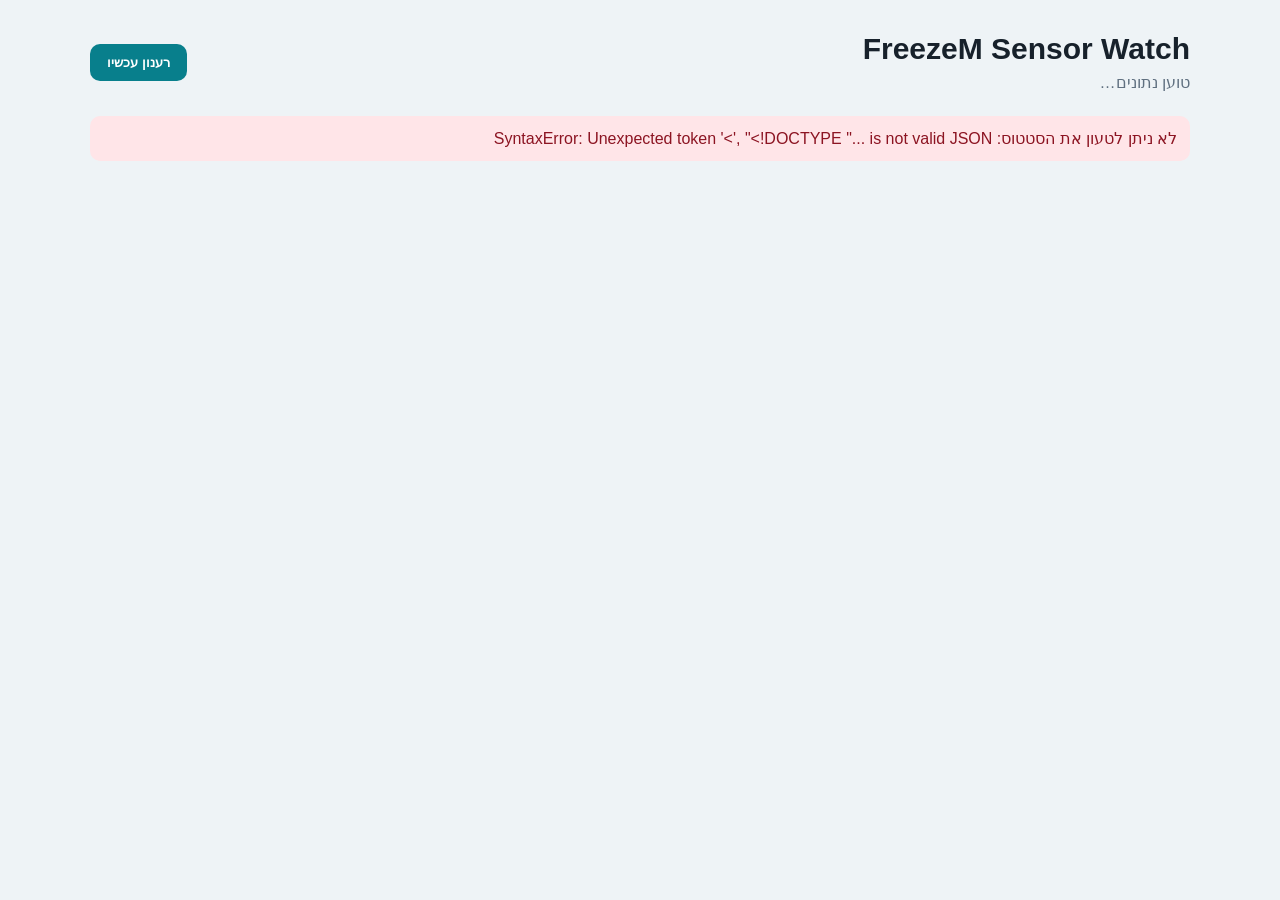
==== templates/index.html @ 0da6422e "Add templates/index.html" ====
<!doctype html>
<html lang="he" dir="rtl">
<head>
  <meta charset="utf-8"><meta name="viewport" content="width=device-width,initial-scale=1">
  <title>FreezeM Sensor Watch</title>
  <style>
    :root{font-family:Arial,sans-serif;color:#17212b;background:#eef3f6}body{margin:0}.wrap{max-width:1100px;margin:auto;padding:32px 20px}
    header{display:flex;justify-content:space-between;align-items:center;gap:20px;margin-bottom:24px}h1{margin:0;font-size:30px}.sub{color:#607080;margin-top:7px}
    button{border:0;border-radius:10px;background:#087f8c;color:#fff;padding:11px 17px;font-weight:700;cursor:pointer}.grid{display:grid;grid-template-columns:repeat(auto-fit,minmax(230px,1fr));gap:16px}
    .card{background:white;border-radius:16px;padding:20px;box-shadow:0 5px 20px #17212b12;border-top:6px solid #83929e}.card.ok{border-color:#18a66a}.card.stale,.card.missing{border-color:#dc3f4f}
    .head{display:flex;justify-content:space-between;align-items:center}.name{font-size:21px;font-weight:700}.pill{border-radius:999px;padding:5px 10px;font-size:13px;font-weight:700;background:#e8edf0}.ok .pill{background:#dff7ec;color:#087b4b}.stale .pill,.missing .pill{background:#ffe5e8;color:#ad1d2d}
    .age{font-size:36px;font-weight:800;margin:25px 0 5px}.muted{color:#71808e;font-size:13px}.file{margin-top:16px;word-break:break-all;font-size:12px;color:#52616e}.error{display:none;background:#ffe5e8;color:#8c1422;padding:13px;border-radius:10px;margin-bottom:18px}
    @media(max-width:600px){header{align-items:flex-start;flex-direction:column}.wrap{padding:22px 14px}}
  </style>
</head>
<body><main class="wrap">
  <header><div><h1>FreezeM Sensor Watch</h1><div class="sub" id="checked">טוען נתונים…</div></div><button onclick="loadStatus()">רענון עכשיו</button></header>
  <div id="error" class="error"></div><section id="grid" class="grid"></section>
</main><script>
const labels={ok:'תקין',stale:'אין קובץ חדש',missing:'לא נמצאו קבצים'};
function esc(v){return String(v??'').replace(/[&<>"']/g,c=>({'&':'&amp;','<':'&lt;','>':'&gt;','"':'&quot;',"'":'&#39;'}[c]))}
async function loadStatus(){const error=document.querySelector('#error');try{const r=await fetch('/api/status',{cache:'no-store'});const d=await r.json();error.style.display=d.error?'block':'none';error.textContent=d.error||'';document.querySelector('#checked').textContent='בדיקה אחרונה: '+new Date(d.checked_at).toLocaleString('he-IL')+' · סף התראה: '+d.threshold_hours+' שעות';document.querySelector('#grid').innerHTML=d.systems.map(s=>`<article class="card ${esc(s.status)}"><div class="head"><span class="name">${esc(s.name)}</span><span class="pill">${labels[s.status]||s.status}</span></div><div class="age">${s.age_hours===null?'—':esc(s.age_hours)+' ש׳'}</div><div class="muted">מאז הקובץ האחרון</div><div class="file">${esc(s.last_file||'לא נמצא קובץ')}</div></article>`).join('')}catch(e){error.style.display='block';error.textContent='לא ניתן לטעון את הסטטוס: '+e}}
loadStatus();setInterval(loadStatus,60000);
</script></body></html>
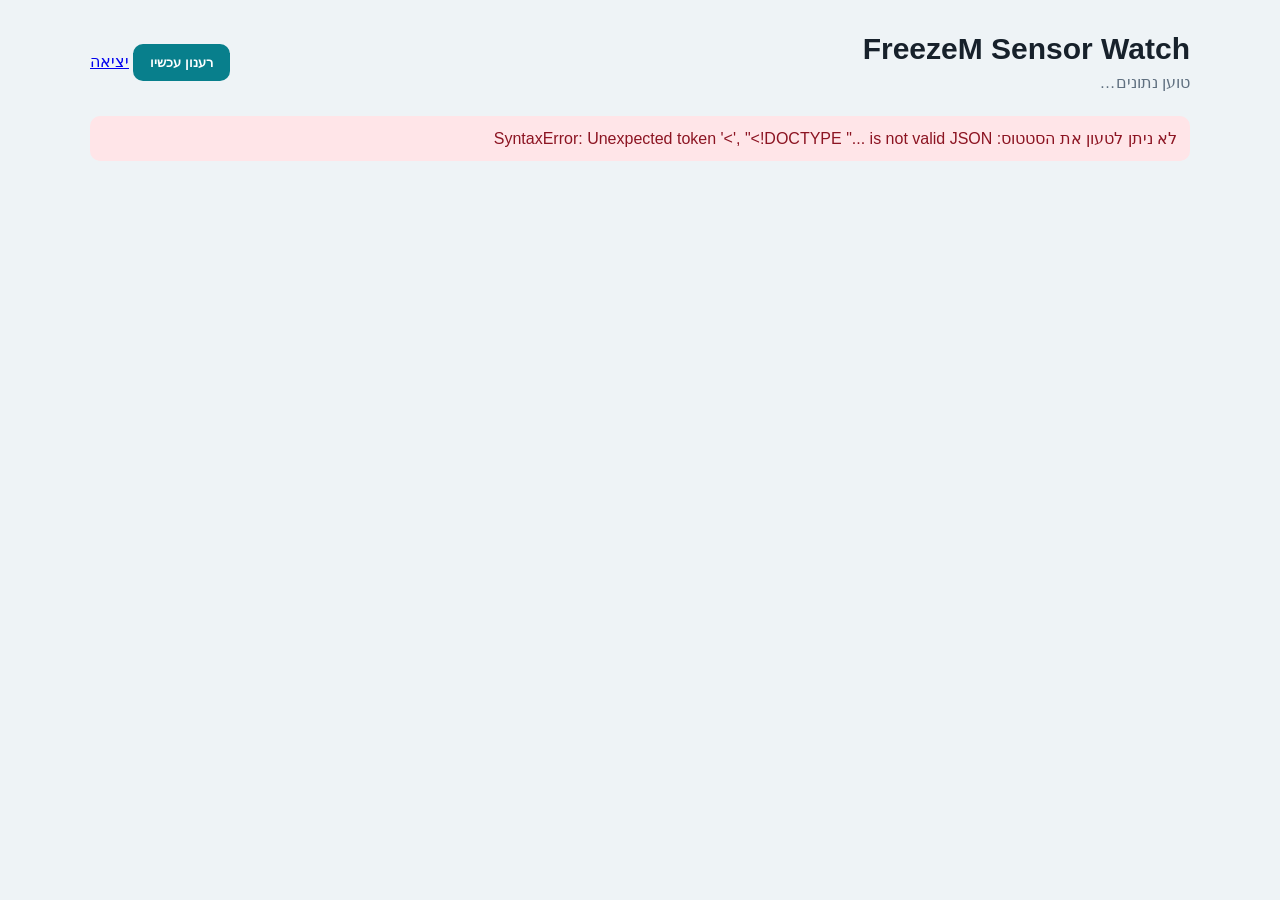
==== commit 60ced2b4: "Add a regular dashboard login page" ====
--- a/templates/index.html
+++ b/templates/index.html
@@ -14,7 +14,7 @@
   </style>
 </head>
 <body><main class="wrap">
-  <header><div><h1>FreezeM Sensor Watch</h1><div class="sub" id="checked">טוען נתונים…</div></div><button onclick="loadStatus()">רענון עכשיו</button></header>
+  <header><div><h1>FreezeM Sensor Watch</h1><div class="sub" id="checked">טוען נתונים…</div></div><div><button onclick="loadStatus()">רענון עכשיו</button> <a href="/logout">יציאה</a></div></header>
   <div id="error" class="error"></div><section id="grid" class="grid"></section>
 </main><script>
 const labels={ok:'תקין',stale:'אין קובץ חדש',missing:'לא נמצאו קבצים'};
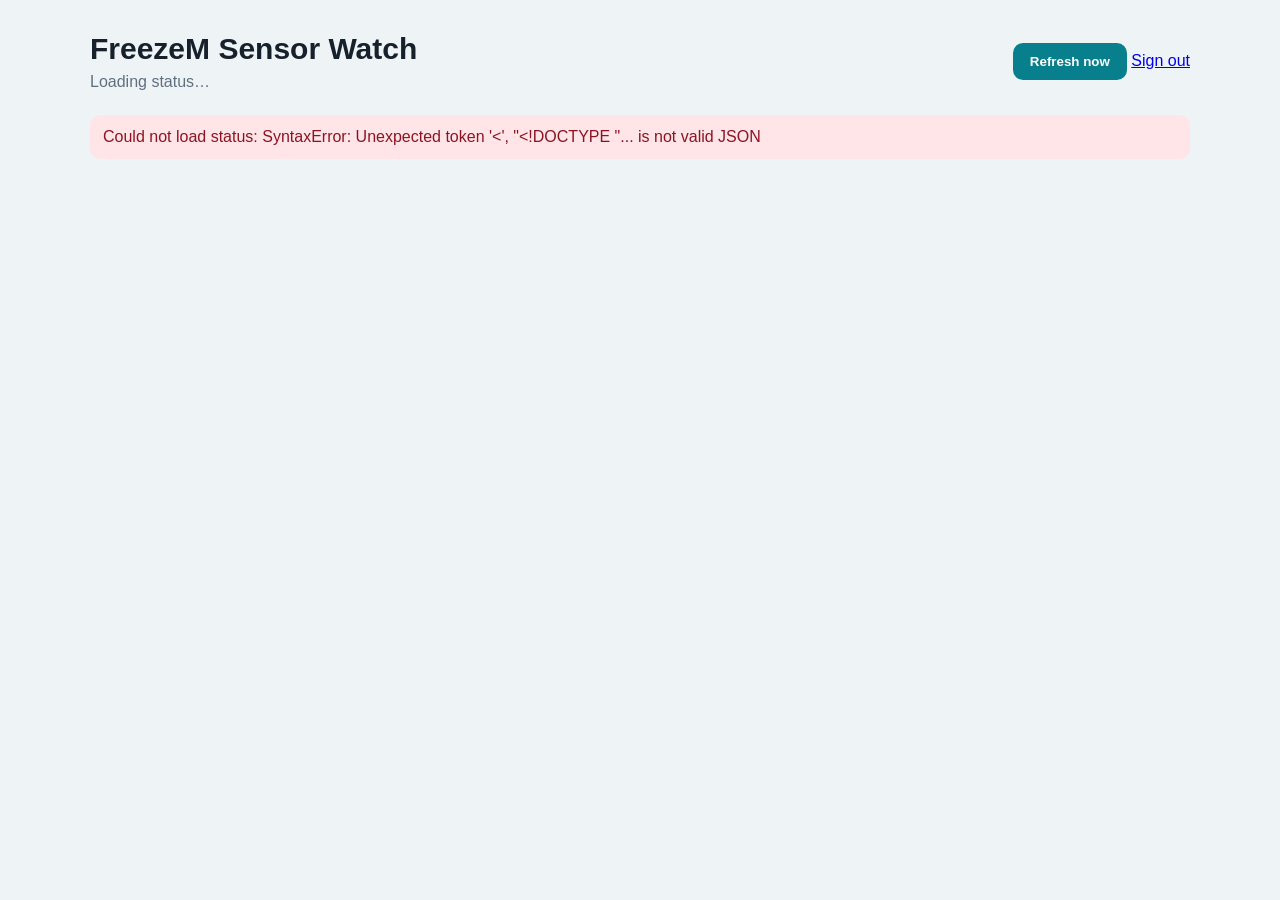
==== commit f1d9fe99: "Switch monitoring dashboard to English" ====
--- a/templates/index.html
+++ b/templates/index.html
@@ -1,5 +1,5 @@
 <!doctype html>
-<html lang="he" dir="rtl">
+<html lang="en" dir="ltr">
 <head>
   <meta charset="utf-8"><meta name="viewport" content="width=device-width,initial-scale=1">
   <title>FreezeM Sensor Watch</title>
@@ -14,11 +14,11 @@
   </style>
 </head>
 <body><main class="wrap">
-  <header><div><h1>FreezeM Sensor Watch</h1><div class="sub" id="checked">טוען נתונים…</div></div><div><button onclick="loadStatus()">רענון עכשיו</button> <a href="/logout">יציאה</a></div></header>
+  <header><div><h1>FreezeM Sensor Watch</h1><div class="sub" id="checked">Loading status…</div></div><div><button onclick="loadStatus()">Refresh now</button> <a href="/logout">Sign out</a></div></header>
   <div id="error" class="error"></div><section id="grid" class="grid"></section>
 </main><script>
-const labels={ok:'תקין',stale:'אין קובץ חדש',missing:'לא נמצאו קבצים'};
+const labels={ok:'Online',stale:'No recent file',missing:'No files found'};
 function esc(v){return String(v??'').replace(/[&<>"']/g,c=>({'&':'&amp;','<':'&lt;','>':'&gt;','"':'&quot;',"'":'&#39;'}[c]))}
-async function loadStatus(){const error=document.querySelector('#error');try{const r=await fetch('/api/status',{cache:'no-store'});const d=await r.json();error.style.display=d.error?'block':'none';error.textContent=d.error||'';document.querySelector('#checked').textContent='בדיקה אחרונה: '+new Date(d.checked_at).toLocaleString('he-IL')+' · סף התראה: '+d.threshold_hours+' שעות';document.querySelector('#grid').innerHTML=d.systems.map(s=>`<article class="card ${esc(s.status)}"><div class="head"><span class="name">${esc(s.name)}</span><span class="pill">${labels[s.status]||s.status}</span></div><div class="age">${s.age_hours===null?'—':esc(s.age_hours)+' ש׳'}</div><div class="muted">מאז הקובץ האחרון</div><div class="file">${esc(s.last_file||'לא נמצא קובץ')}</div></article>`).join('')}catch(e){error.style.display='block';error.textContent='לא ניתן לטעון את הסטטוס: '+e}}
+async function loadStatus(){const error=document.querySelector('#error');try{const r=await fetch('/api/status',{cache:'no-store'});const d=await r.json();error.style.display=d.error?'block':'none';error.textContent=d.error||'';document.querySelector('#checked').textContent='Last checked: '+new Date(d.checked_at).toLocaleString('en-GB')+' · Alert threshold: '+d.threshold_hours+' hours';document.querySelector('#grid').innerHTML=d.systems.map(s=>`<article class="card ${esc(s.status)}"><div class="head"><span class="name">${esc(s.name)}</span><span class="pill">${labels[s.status]||s.status}</span></div><div class="age">${s.age_hours===null?'—':esc(s.age_hours)+' h'}</div><div class="muted">Since the latest file</div><div class="file">${esc(s.last_file||'No file found')}</div></article>`).join('')}catch(e){error.style.display='block';error.textContent='Could not load status: '+e}}
 loadStatus();setInterval(loadStatus,60000);
 </script></body></html>
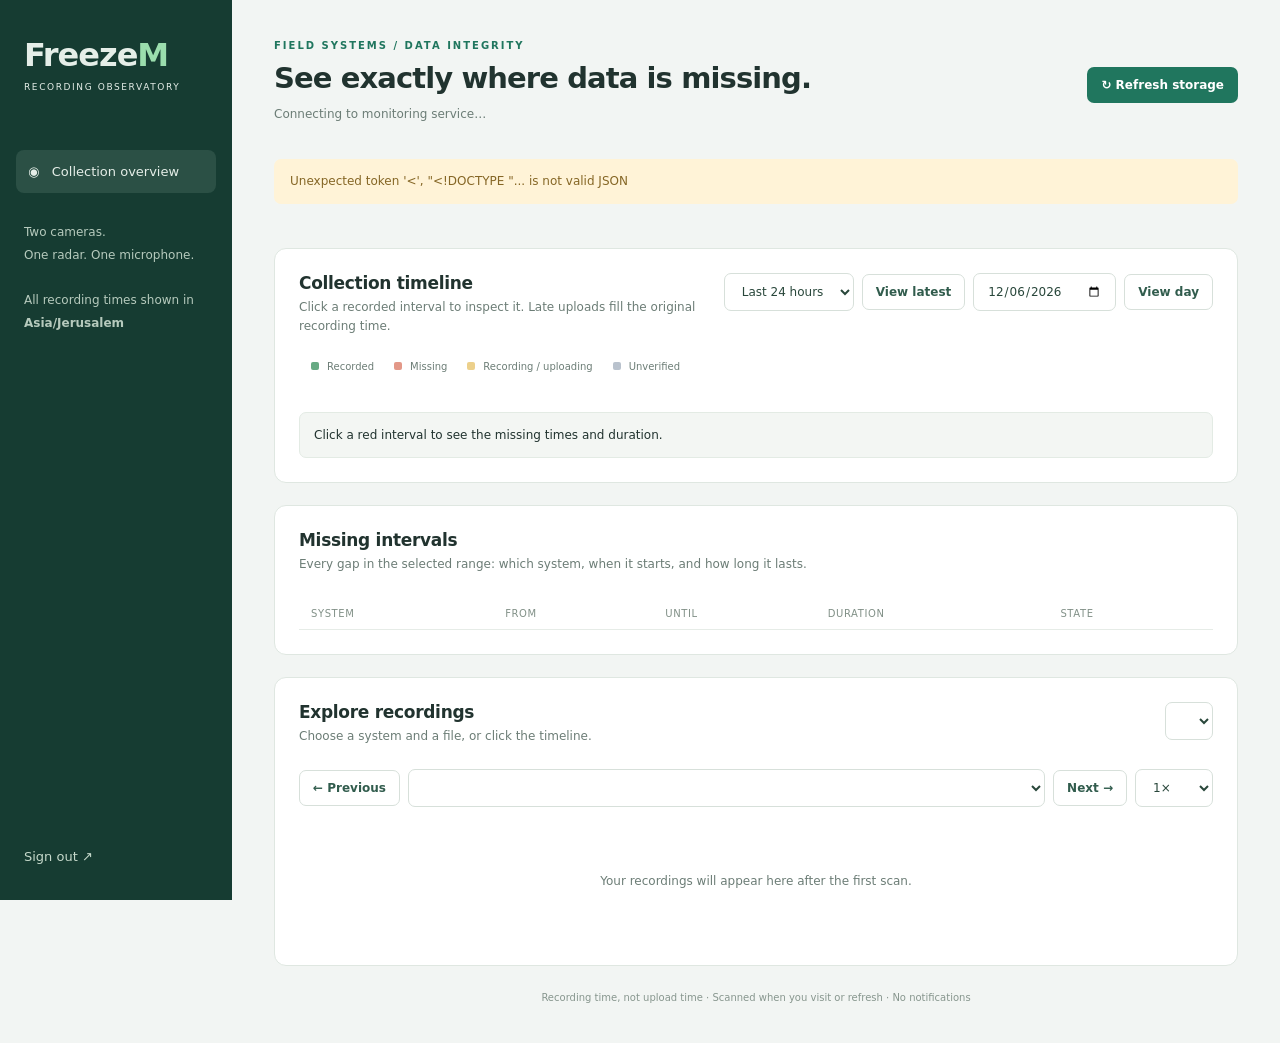
==== commit ccbb89d2: "Show recording gaps on demand with timelines and media; remove notifications and retain Free Render " ====
--- a/templates/index.html
+++ b/templates/index.html
@@ -1,24 +1,10 @@
 <!doctype html>
-<html lang="en" dir="ltr">
-<head>
-  <meta charset="utf-8"><meta name="viewport" content="width=device-width,initial-scale=1">
-  <title>FreezeM Sensor Watch</title>
-  <style>
-    :root{font-family:Arial,sans-serif;color:#17212b;background:#eef3f6}body{margin:0}.wrap{max-width:1100px;margin:auto;padding:32px 20px}
-    header{display:flex;justify-content:space-between;align-items:center;gap:20px;margin-bottom:24px}h1{margin:0;font-size:30px}.sub{color:#607080;margin-top:7px}
-    button{border:0;border-radius:10px;background:#087f8c;color:#fff;padding:11px 17px;font-weight:700;cursor:pointer}.grid{display:grid;grid-template-columns:repeat(auto-fit,minmax(230px,1fr));gap:16px}
-    .card{background:white;border-radius:16px;padding:20px;box-shadow:0 5px 20px #17212b12;border-top:6px solid #83929e}.card.ok{border-color:#18a66a}.card.stale,.card.missing{border-color:#dc3f4f}
-    .head{display:flex;justify-content:space-between;align-items:center}.name{font-size:21px;font-weight:700}.pill{border-radius:999px;padding:5px 10px;font-size:13px;font-weight:700;background:#e8edf0}.ok .pill{background:#dff7ec;color:#087b4b}.stale .pill,.missing .pill{background:#ffe5e8;color:#ad1d2d}
-    .age{font-size:36px;font-weight:800;margin:25px 0 5px}.muted{color:#71808e;font-size:13px}.file{margin-top:16px;word-break:break-all;font-size:12px;color:#52616e}.error{display:none;background:#ffe5e8;color:#8c1422;padding:13px;border-radius:10px;margin-bottom:18px}
-    @media(max-width:600px){header{align-items:flex-start;flex-direction:column}.wrap{padding:22px 14px}}
-  </style>
-</head>
-<body><main class="wrap">
-  <header><div><h1>FreezeM Sensor Watch</h1><div class="sub" id="checked">Loading status…</div></div><div><button onclick="loadStatus()">Refresh now</button> <a href="/logout">Sign out</a></div></header>
-  <div id="error" class="error"></div><section id="grid" class="grid"></section>
-</main><script>
-const labels={ok:'Online',stale:'No recent file',missing:'No files found'};
-function esc(v){return String(v??'').replace(/[&<>"']/g,c=>({'&':'&amp;','<':'&lt;','>':'&gt;','"':'&quot;',"'":'&#39;'}[c]))}
-async function loadStatus(){const error=document.querySelector('#error');try{const r=await fetch('/api/status',{cache:'no-store'});const d=await r.json();error.style.display=d.error?'block':'none';error.textContent=d.error||'';document.querySelector('#checked').textContent='Last checked: '+new Date(d.checked_at).toLocaleString('en-GB')+' · Alert threshold: '+d.threshold_hours+' hours';document.querySelector('#grid').innerHTML=d.systems.map(s=>`<article class="card ${esc(s.status)}"><div class="head"><span class="name">${esc(s.name)}</span><span class="pill">${labels[s.status]||s.status}</span></div><div class="age">${s.age_hours===null?'—':esc(s.age_hours)+' h'}</div><div class="muted">Since the latest file</div><div class="file">${esc(s.last_file||'No file found')}</div></article>`).join('')}catch(e){error.style.display='block';error.textContent='Could not load status: '+e}}
-loadStatus();setInterval(loadStatus,60000);
-</script></body></html>
+<html lang="en"><head><meta charset="utf-8"><meta name="viewport" content="width=device-width,initial-scale=1"><title>FreezeM · Recording Observatory</title><link rel="stylesheet" href="/static/dashboard.css"></head>
+<body><aside><div class="brand">Freeze<span>M</span><small>RECORDING OBSERVATORY</small></div><div class="nav active">◉ &nbsp; Collection overview</div><div class="aside-note">Two cameras.<br>One radar. One microphone.<br><br>All recording times shown in<br><strong>Asia/Jerusalem</strong></div><a href="/logout">Sign out ↗</a></aside>
+<main><header><div><div class="eyebrow">FIELD SYSTEMS / DATA INTEGRITY</div><h1>See exactly where data is missing.</h1><p id="checked">Connecting to monitoring service…</p></div><button id="refresh">↻ Refresh storage</button></header>
+<div id="notice" role="status"></div><section id="cards" class="cards"></section>
+<section class="panel"><div class="section-head"><div><h2>Collection timeline</h2><p>Click a recorded interval to inspect it. Late uploads fill the original recording time.</p></div><div class="controls"><select id="range" aria-label="Time range"><option value="3">Last 3 hours</option><option value="24" selected>Last 24 hours</option><option value="72">Last 3 days</option></select><button id="live" class="secondary">View latest</button><input aria-label="History date" id="date" type="date"><button class="secondary" id="history">View day</button></div></div><div class="legend"><i class="recorded"></i> Recorded <i class="missing"></i> Missing <i class="pending"></i> Recording / uploading <i class="unknown"></i> Unverified</div><div id="timeline"></div><div class="axis" id="axis"></div><div id="interval-detail" class="interval-detail">Click a red interval to see the missing times and duration.</div></section>
+<section class="panel"><div class="section-head"><div><h2>Missing intervals</h2><p>Every gap in the selected range: which system, when it starts, and how long it lasts.</p></div></div><div class="table-wrap"><table><thead><tr><th>System</th><th>From</th><th>Until</th><th>Duration</th><th>State</th></tr></thead><tbody id="gaps"></tbody></table></div></section>
+<section class="panel"><div class="section-head"><div><h2>Explore recordings</h2><p id="selection-note">Choose a system and a file, or click the timeline.</p></div><select id="sensor" aria-label="System"></select></div><div class="file-controls"><button class="secondary" id="prev">← Previous</button><select id="file" aria-label="Recording file"></select><button class="secondary" id="next">Next →</button><select id="speed" aria-label="Playback speed"><option value="0.5">0.5×</option><option value="1" selected>1×</option><option value="2">2×</option><option value="4">4×</option></select></div><div id="viewer"><p class="empty">Your recordings will appear here after the first scan.</p></div></section>
+
+<footer>Recording time, not upload time · Scanned when you visit or refresh · No notifications</footer></main><script src="/static/dashboard.js"></script></body></html>
--- a/static/dashboard.css
+++ b/static/dashboard.css
@@ -0,0 +1,2 @@
+:root{font-family:Inter,ui-sans-serif,system-ui,-apple-system,Arial,sans-serif;color:#21332f;background:#f2f5f3;--green:#20765e;--muted:#6c7d76}*{box-sizing:border-box}body{margin:0}aside{position:fixed;inset:0 auto 0 0;width:232px;background:#163c32;color:#e5eee8;padding:36px 24px;display:flex;flex-direction:column}.brand{font-size:32px;font-weight:750;letter-spacing:-1px}.brand span{color:#9addad}.brand small{display:block;font-size:9px;letter-spacing:1.6px;margin-top:8px;font-weight:500}.nav{margin:58px -8px 0;padding:14px 12px;background:#2b5045;border-radius:8px;font-size:13px}.aside-note{font-size:12px;color:#b6cabd;line-height:1.9;margin-top:28px}aside a{margin-top:auto;color:#c6d9cb;text-decoration:none;font-size:13px}main{margin-left:232px;padding:40px 42px;max-width:1800px}header{display:flex;justify-content:space-between;align-items:center;gap:20px;margin-bottom:30px}.eyebrow{font-size:10px;letter-spacing:2px;font-weight:700;color:var(--green)}h1{font-size:29px;letter-spacing:-.9px;font-weight:650;margin:10px 0}p{color:var(--muted);font-size:12px;line-height:1.6;margin:5px 0}button,select,input{font:inherit;font-size:12px;border-radius:7px;border:1px solid #d7e0da;background:white;padding:10px 13px;color:#29473b}button{cursor:pointer;background:var(--green);color:#fff;font-weight:600;border-color:transparent;white-space:nowrap}button.secondary{background:#fff;color:#315c4d;border:1px solid #d7e0da}button:disabled{opacity:.45;cursor:default}.cards{display:grid;grid-template-columns:repeat(4,minmax(0,1fr));gap:16px;margin:20px 0 24px}.card{background:#fff;border:1px solid #dfe7e1;border-radius:11px;padding:20px}.card-top{display:flex;justify-content:space-between;gap:8px;align-items:center;font-size:13px;font-weight:650}.tag{font-size:9px;letter-spacing:.6px;text-transform:uppercase;padding:5px 7px;border-radius:5px;background:#e7f2ea;color:#277451}.tag.missing{background:#fbe8e4;color:#ae4d3c}.tag.unknown{background:#edf0f2;color:#69727d}.metric{font-size:30px;letter-spacing:-1px;font-weight:600;margin:24px 0 4px}.metric small{font-size:12px;color:var(--muted);letter-spacing:0;font-weight:400}.fine{font-size:11px;color:var(--muted);margin-top:10px}.panel{background:white;border:1px solid #dfe7e1;border-radius:12px;padding:24px;margin-bottom:22px}.section-head{display:flex;justify-content:space-between;align-items:flex-start;gap:20px;margin-bottom:18px}h2{font-size:17px;font-weight:650;letter-spacing:-.3px;margin:0 0 5px}.controls,.file-controls{display:flex;gap:8px;align-items:center}.legend{font-size:10px;color:var(--muted);display:flex;gap:8px;align-items:center;margin:20px 0}.legend i{width:8px;height:8px;border-radius:2px;margin-left:12px}.recorded{background:#67aa83}.missing{background:#e39888}.pending{background:#ecd08b}.unknown{background:#b9c2cd}.timeline-row{display:flex;align-items:center;margin:16px 0;gap:16px}.timeline-name{width:135px;flex-shrink:0;font-size:12px}.track{height:31px;border-radius:5px;background:#f1f3f2;position:relative;flex:1;overflow:hidden}.segment{position:absolute;height:100%;min-width:1px;cursor:pointer;border:none;border-radius:0;padding:0;opacity:.9}.segment:hover{opacity:1;outline:2px solid #234d3c;outline-offset:-2px}.axis{display:flex;justify-content:space-between;margin-left:151px;font-size:10px;color:#7d8b84;margin-top:12px}.file-controls{margin-bottom:20px}.file-controls #file{flex:1;min-width:0}.media{width:100%;max-height:480px;background:#14231f;border-radius:8px}audio.media{background:#eef3ef;height:52px}.chart-box{position:relative;margin:15px 0 8px}canvas{display:block;width:100%;height:200px;border-radius:8px;background:#f8faf8}.chart-caption{font-size:11px;color:var(--muted);display:flex;justify-content:space-between;margin-top:8px}.empty{text-align:center;padding:45px 12px}.notice{padding:12px 16px;border-radius:7px;background:#fff3d7;color:#856625;font-size:12px;margin:10px 0;line-height:1.7}.error{background:#fbe8e4;color:#9e4637}.table-wrap{overflow:auto}table{width:100%;border-collapse:collapse;font-size:12px;text-align:left}th{font-size:10px;text-transform:uppercase;letter-spacing:.6px;font-weight:500;color:#819087;padding:10px 12px;border-bottom:1px solid #e6ece7}td{padding:13px 12px;border-bottom:1px solid #eef1ef}footer{font-size:10px;color:#87968e;text-align:center;margin-top:26px}@media(min-width:1600px){main{padding:48px 64px}}@media(max-width:1150px){aside{width:190px;padding:30px 18px}main{margin-left:190px;padding:28px 24px}.cards{grid-template-columns:repeat(2,1fr)}.section-head{flex-wrap:wrap}}@media(max-width:700px){aside{position:static;width:auto;padding:16px 20px;display:block}.brand{font-size:24px}.brand small,.nav,.aside-note,aside a{display:none}main{margin:0;padding:20px 12px}header{align-items:flex-start;flex-wrap:wrap}h1{font-size:23px}.cards{gap:8px}.card{padding:14px}.card-top{flex-wrap:wrap}.panel{padding:16px}.timeline-name{width:85px;font-size:10px}.axis{margin-left:101px}.legend{gap:4px;flex-wrap:wrap}.legend i{margin-left:5px}.controls{flex-wrap:wrap}.file-controls{flex-wrap:wrap}.file-controls #file{order:-1;flex-basis:100%}}
+.segment.missing{background:#df604f}.segment.pending{background:repeating-linear-gradient(135deg,#eed28c,#eed28c 5px,#f6e7ba 5px,#f6e7ba 10px)}.interval-detail{font-size:12px;background:#f3f6f3;border:1px solid #e3ebe4;border-radius:7px;padding:12px 14px;margin-top:20px;line-height:1.7}.interval-detail.missing{background:#fff1ee;border-color:#edc4bc;color:#9f3e32}.interval-detail.unknown{background:#eef0f4;color:#616b7b}.metric-note{margin-top:5px;font-size:11px;color:#61776b}.summary-bar{height:4px;background:#ecf0ed;border-radius:10px;margin-top:12px;overflow:hidden}.summary-bar div{background:#479971;height:100%}.table-action{background:transparent;border:0;padding:0;color:#a84435;text-decoration:underline}.scanning{color:#9b7332}.tag.pending{background:#fff2d0;color:#8e6b20}.segment:focus-visible{outline:3px solid #173e31;outline-offset:-3px}#cards .error-card{border-color:#d0d7df}.skeleton{height:105px;background:linear-gradient(90deg,#f0f4f0,#e7ede8,#f0f4f0);border-radius:8px}.empty-table{padding:28px;color:#708578}#view-range{font-size:11px;color:#62786b}
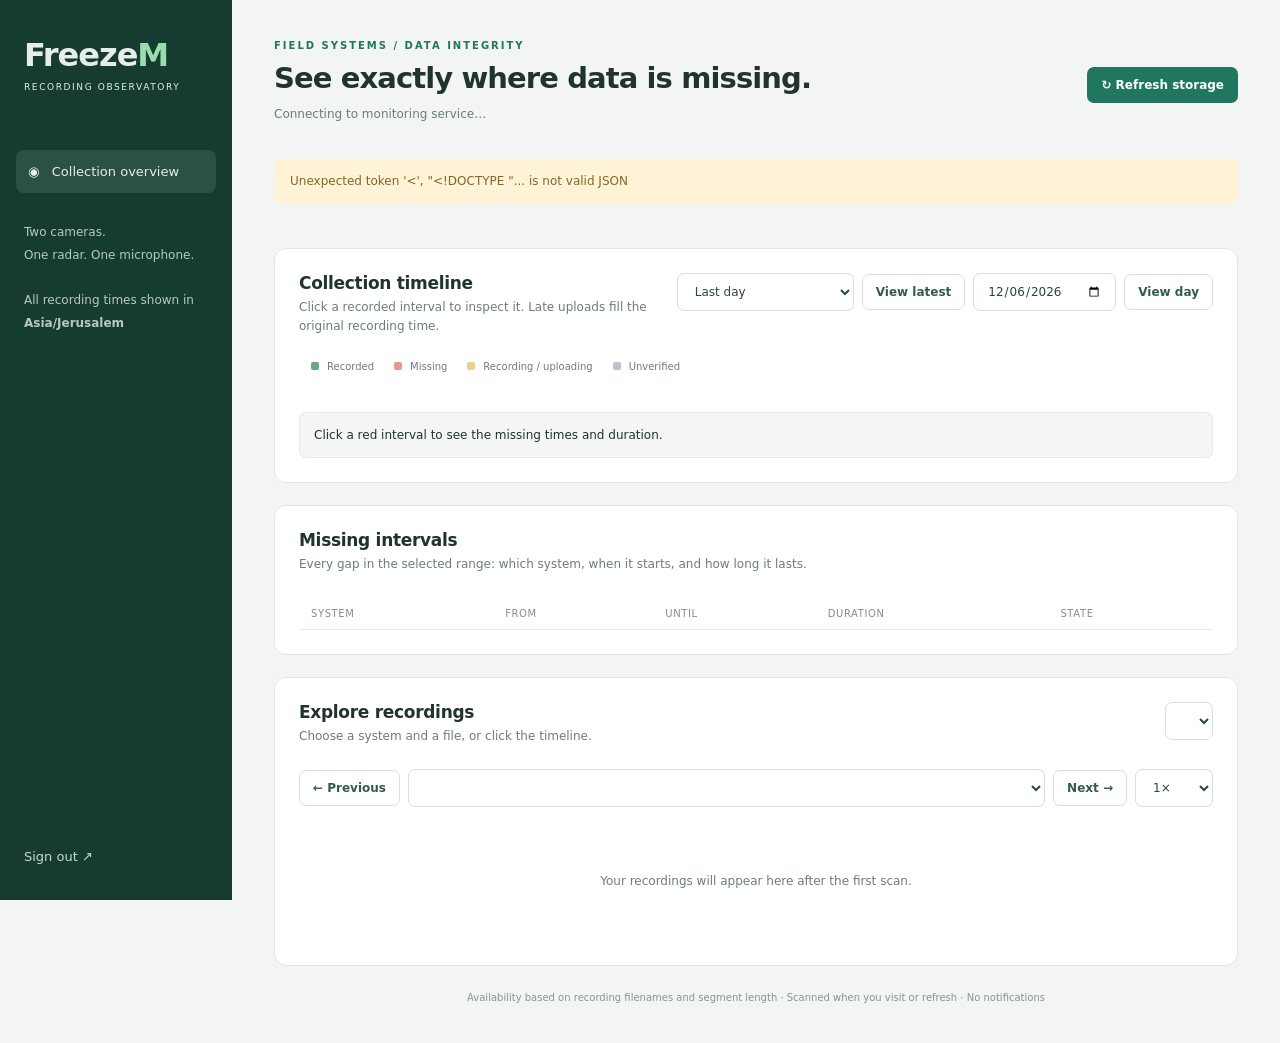
==== commit 0cedd534: "Show all four sensors immediately and add day, week, and month views; index recording filenames effi" ====
--- a/templates/index.html
+++ b/templates/index.html
@@ -3,8 +3,8 @@
 <body><aside><div class="brand">Freeze<span>M</span><small>RECORDING OBSERVATORY</small></div><div class="nav active">◉ &nbsp; Collection overview</div><div class="aside-note">Two cameras.<br>One radar. One microphone.<br><br>All recording times shown in<br><strong>Asia/Jerusalem</strong></div><a href="/logout">Sign out ↗</a></aside>
 <main><header><div><div class="eyebrow">FIELD SYSTEMS / DATA INTEGRITY</div><h1>See exactly where data is missing.</h1><p id="checked">Connecting to monitoring service…</p></div><button id="refresh">↻ Refresh storage</button></header>
 <div id="notice" role="status"></div><section id="cards" class="cards"></section>
-<section class="panel"><div class="section-head"><div><h2>Collection timeline</h2><p>Click a recorded interval to inspect it. Late uploads fill the original recording time.</p></div><div class="controls"><select id="range" aria-label="Time range"><option value="3">Last 3 hours</option><option value="24" selected>Last 24 hours</option><option value="72">Last 3 days</option></select><button id="live" class="secondary">View latest</button><input aria-label="History date" id="date" type="date"><button class="secondary" id="history">View day</button></div></div><div class="legend"><i class="recorded"></i> Recorded <i class="missing"></i> Missing <i class="pending"></i> Recording / uploading <i class="unknown"></i> Unverified</div><div id="timeline"></div><div class="axis" id="axis"></div><div id="interval-detail" class="interval-detail">Click a red interval to see the missing times and duration.</div></section>
+<section class="panel"><div class="section-head"><div><h2>Collection timeline</h2><p>Click a recorded interval to inspect it. Late uploads fill the original recording time.</p></div><div class="controls"><select id="range" aria-label="Time range"><option value="24" selected>Last day</option><option value="168">Last week</option><option value="720">Last month (30 days)</option></select><button id="live" class="secondary">View latest</button><input aria-label="History date" id="date" type="date"><button class="secondary" id="history">View day</button></div></div><div class="legend"><i class="recorded"></i> Recorded <i class="missing"></i> Missing <i class="pending"></i> Recording / uploading <i class="unknown"></i> Unverified</div><div id="timeline"></div><div class="axis" id="axis"></div><div id="interval-detail" class="interval-detail">Click a red interval to see the missing times and duration.</div></section>
 <section class="panel"><div class="section-head"><div><h2>Missing intervals</h2><p>Every gap in the selected range: which system, when it starts, and how long it lasts.</p></div></div><div class="table-wrap"><table><thead><tr><th>System</th><th>From</th><th>Until</th><th>Duration</th><th>State</th></tr></thead><tbody id="gaps"></tbody></table></div></section>
 <section class="panel"><div class="section-head"><div><h2>Explore recordings</h2><p id="selection-note">Choose a system and a file, or click the timeline.</p></div><select id="sensor" aria-label="System"></select></div><div class="file-controls"><button class="secondary" id="prev">← Previous</button><select id="file" aria-label="Recording file"></select><button class="secondary" id="next">Next →</button><select id="speed" aria-label="Playback speed"><option value="0.5">0.5×</option><option value="1" selected>1×</option><option value="2">2×</option><option value="4">4×</option></select></div><div id="viewer"><p class="empty">Your recordings will appear here after the first scan.</p></div></section>
 
-<footer>Recording time, not upload time · Scanned when you visit or refresh · No notifications</footer></main><script src="/static/dashboard.js"></script></body></html>
+<footer>Availability based on recording filenames and segment length · Scanned when you visit or refresh · No notifications</footer></main><script src="/static/dashboard.js"></script></body></html>
--- a/static/dashboard.css
+++ b/static/dashboard.css
@@ -1,2 +1,3 @@
 :root{font-family:Inter,ui-sans-serif,system-ui,-apple-system,Arial,sans-serif;color:#21332f;background:#f2f5f3;--green:#20765e;--muted:#6c7d76}*{box-sizing:border-box}body{margin:0}aside{position:fixed;inset:0 auto 0 0;width:232px;background:#163c32;color:#e5eee8;padding:36px 24px;display:flex;flex-direction:column}.brand{font-size:32px;font-weight:750;letter-spacing:-1px}.brand span{color:#9addad}.brand small{display:block;font-size:9px;letter-spacing:1.6px;margin-top:8px;font-weight:500}.nav{margin:58px -8px 0;padding:14px 12px;background:#2b5045;border-radius:8px;font-size:13px}.aside-note{font-size:12px;color:#b6cabd;line-height:1.9;margin-top:28px}aside a{margin-top:auto;color:#c6d9cb;text-decoration:none;font-size:13px}main{margin-left:232px;padding:40px 42px;max-width:1800px}header{display:flex;justify-content:space-between;align-items:center;gap:20px;margin-bottom:30px}.eyebrow{font-size:10px;letter-spacing:2px;font-weight:700;color:var(--green)}h1{font-size:29px;letter-spacing:-.9px;font-weight:650;margin:10px 0}p{color:var(--muted);font-size:12px;line-height:1.6;margin:5px 0}button,select,input{font:inherit;font-size:12px;border-radius:7px;border:1px solid #d7e0da;background:white;padding:10px 13px;color:#29473b}button{cursor:pointer;background:var(--green);color:#fff;font-weight:600;border-color:transparent;white-space:nowrap}button.secondary{background:#fff;color:#315c4d;border:1px solid #d7e0da}button:disabled{opacity:.45;cursor:default}.cards{display:grid;grid-template-columns:repeat(4,minmax(0,1fr));gap:16px;margin:20px 0 24px}.card{background:#fff;border:1px solid #dfe7e1;border-radius:11px;padding:20px}.card-top{display:flex;justify-content:space-between;gap:8px;align-items:center;font-size:13px;font-weight:650}.tag{font-size:9px;letter-spacing:.6px;text-transform:uppercase;padding:5px 7px;border-radius:5px;background:#e7f2ea;color:#277451}.tag.missing{background:#fbe8e4;color:#ae4d3c}.tag.unknown{background:#edf0f2;color:#69727d}.metric{font-size:30px;letter-spacing:-1px;font-weight:600;margin:24px 0 4px}.metric small{font-size:12px;color:var(--muted);letter-spacing:0;font-weight:400}.fine{font-size:11px;color:var(--muted);margin-top:10px}.panel{background:white;border:1px solid #dfe7e1;border-radius:12px;padding:24px;margin-bottom:22px}.section-head{display:flex;justify-content:space-between;align-items:flex-start;gap:20px;margin-bottom:18px}h2{font-size:17px;font-weight:650;letter-spacing:-.3px;margin:0 0 5px}.controls,.file-controls{display:flex;gap:8px;align-items:center}.legend{font-size:10px;color:var(--muted);display:flex;gap:8px;align-items:center;margin:20px 0}.legend i{width:8px;height:8px;border-radius:2px;margin-left:12px}.recorded{background:#67aa83}.missing{background:#e39888}.pending{background:#ecd08b}.unknown{background:#b9c2cd}.timeline-row{display:flex;align-items:center;margin:16px 0;gap:16px}.timeline-name{width:135px;flex-shrink:0;font-size:12px}.track{height:31px;border-radius:5px;background:#f1f3f2;position:relative;flex:1;overflow:hidden}.segment{position:absolute;height:100%;min-width:1px;cursor:pointer;border:none;border-radius:0;padding:0;opacity:.9}.segment:hover{opacity:1;outline:2px solid #234d3c;outline-offset:-2px}.axis{display:flex;justify-content:space-between;margin-left:151px;font-size:10px;color:#7d8b84;margin-top:12px}.file-controls{margin-bottom:20px}.file-controls #file{flex:1;min-width:0}.media{width:100%;max-height:480px;background:#14231f;border-radius:8px}audio.media{background:#eef3ef;height:52px}.chart-box{position:relative;margin:15px 0 8px}canvas{display:block;width:100%;height:200px;border-radius:8px;background:#f8faf8}.chart-caption{font-size:11px;color:var(--muted);display:flex;justify-content:space-between;margin-top:8px}.empty{text-align:center;padding:45px 12px}.notice{padding:12px 16px;border-radius:7px;background:#fff3d7;color:#856625;font-size:12px;margin:10px 0;line-height:1.7}.error{background:#fbe8e4;color:#9e4637}.table-wrap{overflow:auto}table{width:100%;border-collapse:collapse;font-size:12px;text-align:left}th{font-size:10px;text-transform:uppercase;letter-spacing:.6px;font-weight:500;color:#819087;padding:10px 12px;border-bottom:1px solid #e6ece7}td{padding:13px 12px;border-bottom:1px solid #eef1ef}footer{font-size:10px;color:#87968e;text-align:center;margin-top:26px}@media(min-width:1600px){main{padding:48px 64px}}@media(max-width:1150px){aside{width:190px;padding:30px 18px}main{margin-left:190px;padding:28px 24px}.cards{grid-template-columns:repeat(2,1fr)}.section-head{flex-wrap:wrap}}@media(max-width:700px){aside{position:static;width:auto;padding:16px 20px;display:block}.brand{font-size:24px}.brand small,.nav,.aside-note,aside a{display:none}main{margin:0;padding:20px 12px}header{align-items:flex-start;flex-wrap:wrap}h1{font-size:23px}.cards{gap:8px}.card{padding:14px}.card-top{flex-wrap:wrap}.panel{padding:16px}.timeline-name{width:85px;font-size:10px}.axis{margin-left:101px}.legend{gap:4px;flex-wrap:wrap}.legend i{margin-left:5px}.controls{flex-wrap:wrap}.file-controls{flex-wrap:wrap}.file-controls #file{order:-1;flex-basis:100%}}
 .segment.missing{background:#df604f}.segment.pending{background:repeating-linear-gradient(135deg,#eed28c,#eed28c 5px,#f6e7ba 5px,#f6e7ba 10px)}.interval-detail{font-size:12px;background:#f3f6f3;border:1px solid #e3ebe4;border-radius:7px;padding:12px 14px;margin-top:20px;line-height:1.7}.interval-detail.missing{background:#fff1ee;border-color:#edc4bc;color:#9f3e32}.interval-detail.unknown{background:#eef0f4;color:#616b7b}.metric-note{margin-top:5px;font-size:11px;color:#61776b}.summary-bar{height:4px;background:#ecf0ed;border-radius:10px;margin-top:12px;overflow:hidden}.summary-bar div{background:#479971;height:100%}.table-action{background:transparent;border:0;padding:0;color:#a84435;text-decoration:underline}.scanning{color:#9b7332}.tag.pending{background:#fff2d0;color:#8e6b20}.segment:focus-visible{outline:3px solid #173e31;outline-offset:-3px}#cards .error-card{border-color:#d0d7df}.skeleton{height:105px;background:linear-gradient(90deg,#f0f4f0,#e7ede8,#f0f4f0);border-radius:8px}.empty-table{padding:28px;color:#708578}#view-range{font-size:11px;color:#62786b}
+.loading-track{background:repeating-linear-gradient(90deg,#eaf0eb,#eaf0eb 20px,#f4f7f4 20px,#f4f7f4 40px)}.tag.scanning{background:#edf0ef;color:#76867a}.axis small{display:block;margin-top:4px;font-size:9px;color:#91a095}
